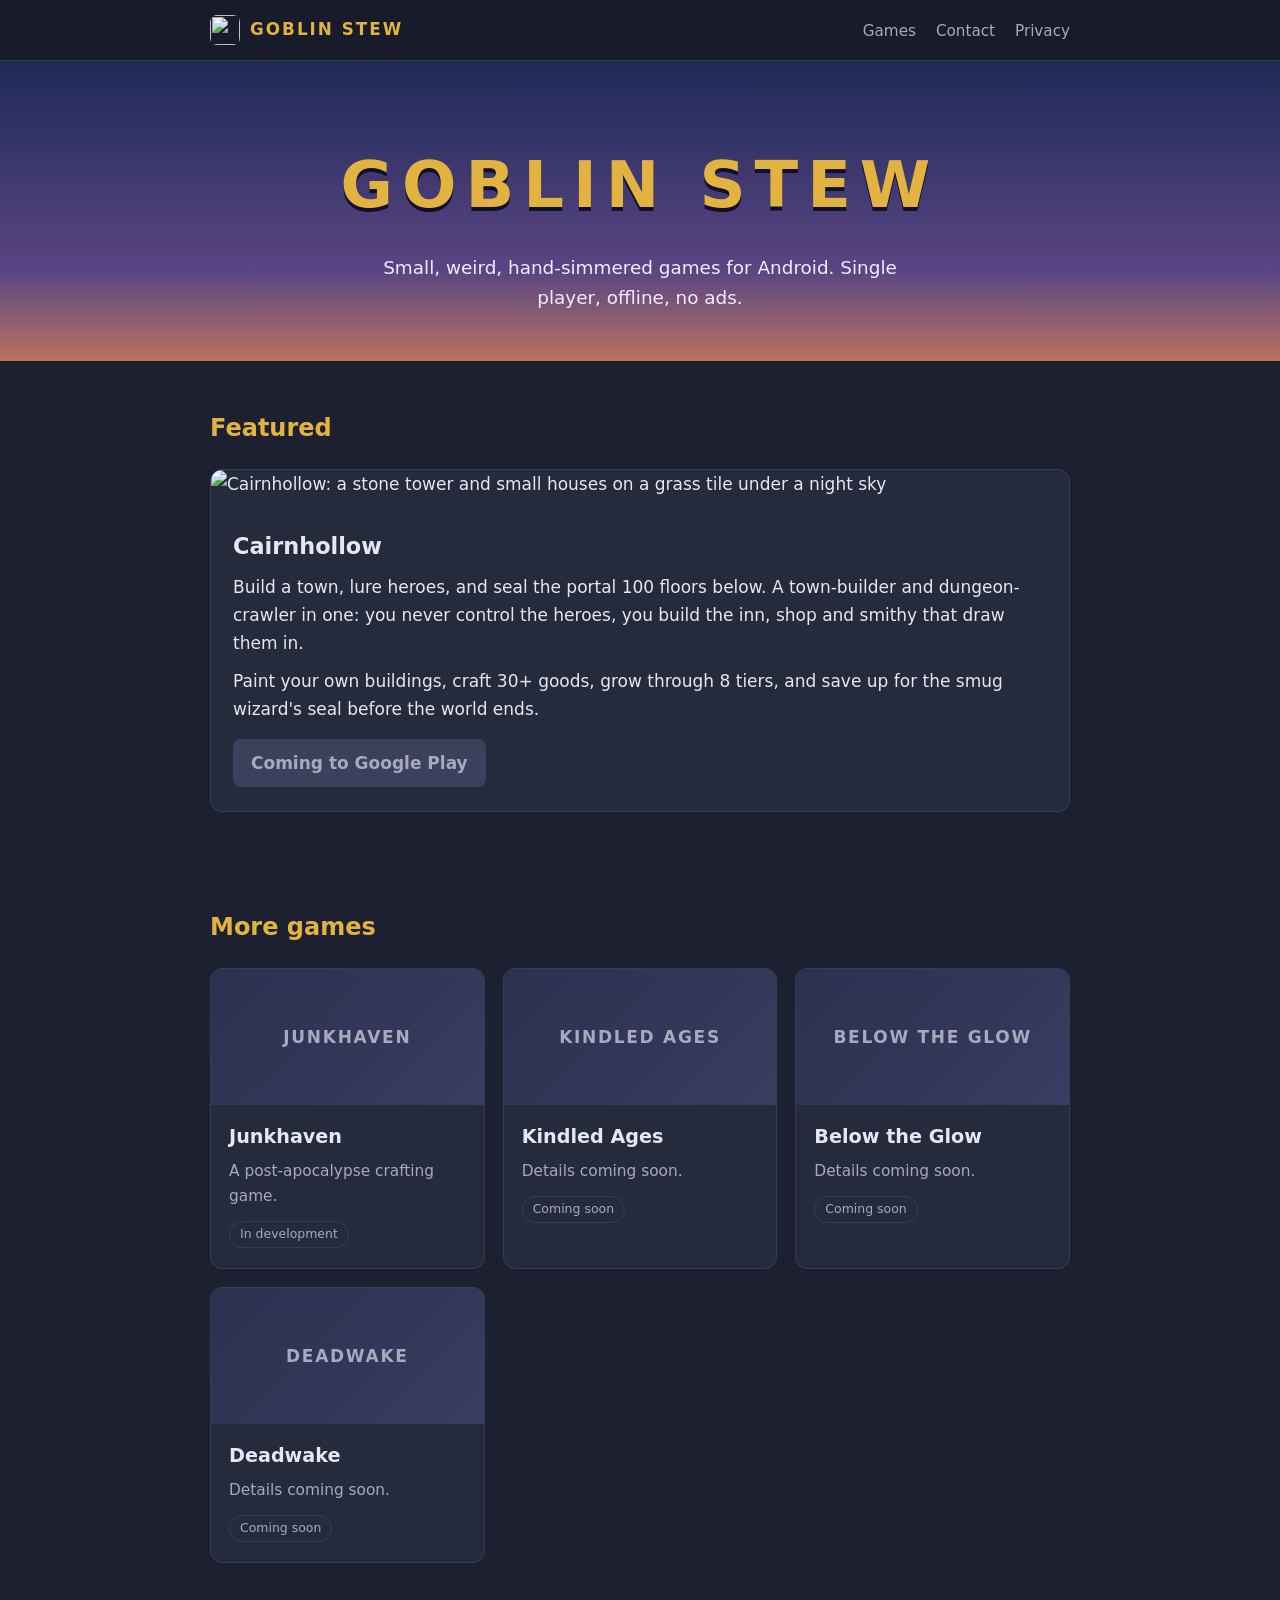
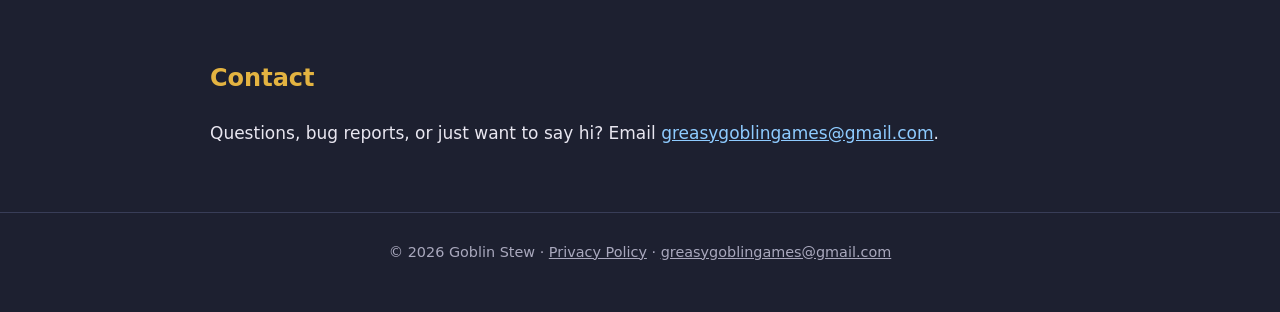
==== index.html @ cfed9800 "Add files via upload" ====
<!DOCTYPE html>
<html lang="en"><head><meta charset="utf-8"><meta name="viewport" content="width=device-width, initial-scale=1">
<title>Goblin Stew | Indie games for Android</title>
<meta name="description" content="Goblin Stew makes indie games for Android: Cairnhollow, Junkhaven, Kindled Ages, Below the Glow, Deadwake.">
<link rel="icon" href="/img/favicon.png">
<link rel="stylesheet" href="/style.css"></head><body>
<nav><div class="wrap"><a class="brand" href="/"><img src="/img/favicon.png" alt="">GOBLIN STEW</a>
<div class="links"><a href="/#games">Games</a><a href="/#contact">Contact</a><a href="/privacy/">Privacy</a></div></div></nav>

<header class="hero"><div class="wrap"><h1>GOBLIN STEW</h1><p>Small, weird, hand-simmered games for Android. Single player, offline, no ads.</p></div></header>
<main>
<section id="games"><div class="wrap">
<h2>Featured</h2>
<div class="feature"><img src="/img/cairnhollow-banner.png" alt="Cairnhollow: a stone tower and small houses on a grass tile under a night sky"><div class="body">
<h3>Cairnhollow</h3>
<p>Build a town, lure heroes, and seal the portal 100 floors below. A town-builder and dungeon-crawler in one: you never control the heroes, you build the inn, shop and smithy that draw them in.</p>
<p>Paint your own buildings, craft 30+ goods, grow through 8 tiers, and save up for the smug wizard's seal before the world ends.</p>
<a class="btn off">Coming to Google Play</a></div></div>
</div></section>
<section><div class="wrap">
<h2>More games</h2>
<div class="grid">
<div class="card"><div class="ph">JUNKHAVEN</div><div class="body"><h3>Junkhaven</h3><p>A post-apocalypse crafting game.</p><span class="tag">In development</span></div></div>
<div class="card"><div class="ph">KINDLED AGES</div><div class="body"><h3>Kindled Ages</h3><p>Details coming soon.</p><span class="tag">Coming soon</span></div></div>
<div class="card"><div class="ph">BELOW THE GLOW</div><div class="body"><h3>Below the Glow</h3><p>Details coming soon.</p><span class="tag">Coming soon</span></div></div>
<div class="card"><div class="ph">DEADWAKE</div><div class="body"><h3>Deadwake</h3><p>Details coming soon.</p><span class="tag">Coming soon</span></div></div>
</div></div></section>
<section id="contact"><div class="wrap">
<h2>Contact</h2>
<p>Questions, bug reports, or just want to say hi? Email <a href="mailto:greasygoblingames@gmail.com">greasygoblingames@gmail.com</a>.</p>
</div></section>
</main>
<footer><div class="wrap">&copy; 2026 Goblin Stew &middot; <a href="/privacy/">Privacy Policy</a> &middot; <a href="mailto:greasygoblingames@gmail.com">greasygoblingames@gmail.com</a></div></footer>
</body></html>
---- style.css ----
:root{--bg:#1d2030;--card:#262a3d;--text:#e8e6f0;--muted:#a9a8bd;--gold:#e3b341;--line:#383d57;--green:#6bbf59}
*{box-sizing:border-box}
html{scroll-behavior:smooth}
body{margin:0;background:var(--bg);color:var(--text);font:17px/1.65 system-ui,-apple-system,"Segoe UI",Roboto,sans-serif}
a{color:#8ecbff}
.wrap{max-width:900px;margin:0 auto;padding:0 20px}
nav{border-bottom:1px solid var(--line);background:#181b29}
nav .wrap{display:flex;align-items:center;justify-content:space-between;height:60px}
nav .brand{display:flex;align-items:center;gap:10px;color:var(--gold);font-weight:800;letter-spacing:.12em;text-decoration:none;font-size:1.05rem}
nav .brand img{width:30px;height:30px;border-radius:7px}
nav .links a{color:var(--muted);text-decoration:none;margin-left:20px;font-size:.95rem}
nav .links a:hover{color:var(--text)}
.hero{padding:72px 0 48px;text-align:center;background:linear-gradient(180deg,#1f2a56 0%,#5a4584 70%,#b9735f 100%)}
.hero h1{margin:0;font-size:clamp(2.4rem,8vw,4rem);letter-spacing:.14em;color:var(--gold);text-shadow:0 4px 0 #0e1030}
.hero p{margin:14px auto 0;max-width:560px;color:#f1ecfa;font-size:1.15rem}
section{padding:48px 0}
h2{color:var(--gold);font-size:1.5rem;margin:0 0 20px}
.grid{display:grid;grid-template-columns:repeat(auto-fill,minmax(250px,1fr));gap:18px}
.card{background:var(--card);border:1px solid var(--line);border-radius:12px;overflow:hidden;display:flex;flex-direction:column}
.card img{width:100%;aspect-ratio:2/1;object-fit:cover;display:block}
.card .ph{aspect-ratio:2/1;display:flex;align-items:center;justify-content:center;background:linear-gradient(135deg,#2c3150,#383d62);color:var(--muted);font-weight:700;letter-spacing:.1em}
.card .body{padding:16px 18px 20px}
.card h3{margin:0 0 6px;font-size:1.2rem}
.card p{margin:0;color:var(--muted);font-size:.96rem}
.tag{display:inline-block;margin-top:12px;padding:2px 10px;border-radius:999px;font-size:.78rem;border:1px solid var(--line);color:var(--muted)}
.tag.live{border-color:var(--green);color:var(--green)}
.feature{display:grid;grid-template-columns:1fr;gap:18px;background:var(--card);border:1px solid var(--line);border-radius:12px;overflow:hidden}
.feature img{width:100%;display:block}
.feature .body{padding:6px 22px 24px}
.feature h3{margin:6px 0 8px;font-size:1.4rem}
.feature p{margin:0 0 10px;color:var(--text)}
.btn{display:inline-block;margin-top:6px;padding:10px 18px;border-radius:8px;background:var(--gold);color:#201a05;font-weight:700;text-decoration:none}
.btn.off{background:#3b405c;color:var(--muted);cursor:default}
footer{border-top:1px solid var(--line);padding:28px 0 48px;color:var(--muted);font-size:.9rem;text-align:center}
footer a{color:var(--muted)}
/* policy page */
.policy{max-width:760px;margin:0 auto;padding:40px 20px 70px}
.policy h1{font-size:2rem;color:var(--gold);margin:0 0 4px}
.policy h2{font-size:1.2rem;margin:2.2rem 0 .5rem;padding-top:1.2rem;border-top:1px solid var(--line)}
.policy .meta{color:var(--muted);margin-bottom:1.5rem}
.policy .summary{background:var(--card);border:1px solid var(--line);border-radius:10px;padding:16px 20px;margin:1.5rem 0}
.policy .summary strong{color:var(--gold)}
.policy ul{padding-left:1.3rem}
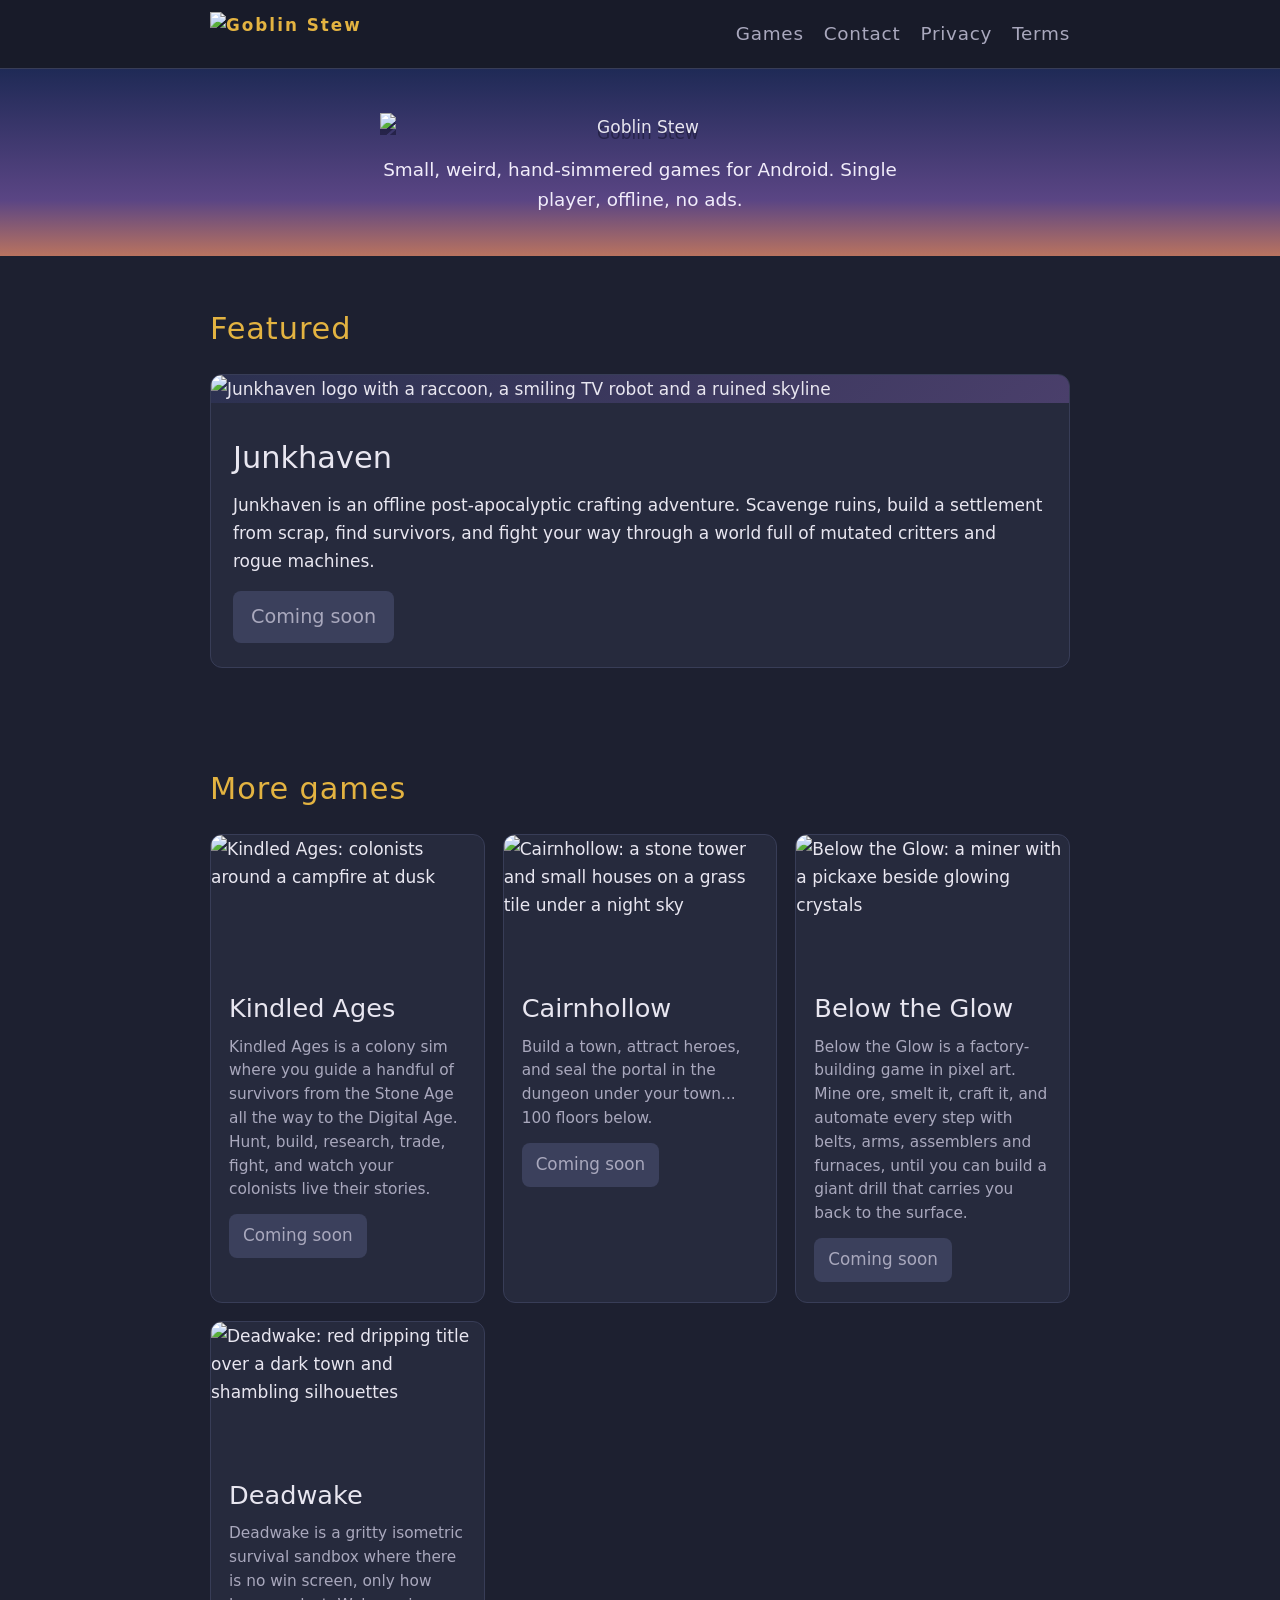
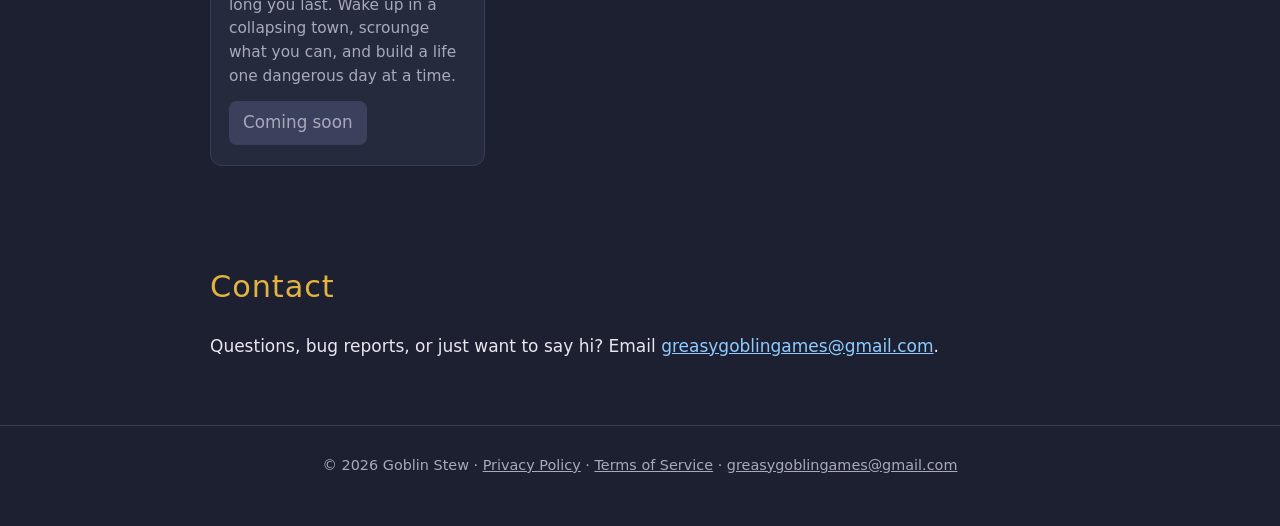
==== commit 4cc0a506: "Add files via upload" ====
--- a/index.html
+++ b/index.html
@@ -2,33 +2,36 @@
 <html lang="en"><head><meta charset="utf-8"><meta name="viewport" content="width=device-width, initial-scale=1">
 <title>Goblin Stew | Indie games for Android</title>
 <meta name="description" content="Goblin Stew makes indie games for Android: Cairnhollow, Junkhaven, Kindled Ages, Below the Glow, Deadwake.">
-<link rel="icon" href="/img/favicon.png">
-<link rel="stylesheet" href="/style.css"></head><body>
-<nav><div class="wrap"><a class="brand" href="/"><img src="/img/favicon.png" alt="">GOBLIN STEW</a>
-<div class="links"><a href="/#games">Games</a><a href="/#contact">Contact</a><a href="/privacy/">Privacy</a></div></div></nav>
+<link rel="icon" href="img/favicon.png">
+<link rel="stylesheet" href="style.css"></head><body>
+<nav><div class="wrap"><a class="brand" href="./"><img src="img/goblin-stew-logo-nav.png" alt="Goblin Stew"></a>
+<div class="links"><a href="./#games">Games</a><a href="./#contact">Contact</a><a href="privacy/">Privacy</a><a href="terms/">Terms</a></div></div></nav>
 
-<header class="hero"><div class="wrap"><h1>GOBLIN STEW</h1><p>Small, weird, hand-simmered games for Android. Single player, offline, no ads.</p></div></header>
+<header class="hero"><div class="wrap"><img class="logo" src="img/goblin-stew-logo.png" alt="Goblin Stew" width="520"><h1 class="sr-only">Goblin Stew</h1><p>Small, weird, hand-simmered games for Android. Single player, offline, no ads.</p></div></header>
 <main>
+<!--
+  GOOGLE PLAY BUTTONS: each game has a <a class="btn off">Coming soon</a> button.
+  When a game is live, change it to:  <a class="btn" href="PLAY STORE LINK">Get it on Google Play</a>
+-->
 <section id="games"><div class="wrap">
 <h2>Featured</h2>
-<div class="feature"><img src="/img/cairnhollow-banner.png" alt="Cairnhollow: a stone tower and small houses on a grass tile under a night sky"><div class="body">
-<h3>Cairnhollow</h3>
-<p>Build a town, lure heroes, and seal the portal 100 floors below. A town-builder and dungeon-crawler in one: you never control the heroes, you build the inn, shop and smithy that draw them in.</p>
-<p>Paint your own buildings, craft 30+ goods, grow through 8 tiers, and save up for the smug wizard's seal before the world ends.</p>
-<a class="btn off">Coming to Google Play</a></div></div>
+<div class="feature"><img class="logo" src="img/junkhaven.png" alt="Junkhaven logo with a raccoon, a smiling TV robot and a ruined skyline"><div class="body">
+<h3>Junkhaven</h3>
+<p>Junkhaven is an offline post-apocalyptic crafting adventure. Scavenge ruins, build a settlement from scrap, find survivors, and fight your way through a world full of mutated critters and rogue machines.</p>
+<a class="btn off">Coming soon</a></div></div>
 </div></section>
 <section><div class="wrap">
 <h2>More games</h2>
 <div class="grid">
-<div class="card"><div class="ph">JUNKHAVEN</div><div class="body"><h3>Junkhaven</h3><p>A post-apocalypse crafting game.</p><span class="tag">In development</span></div></div>
-<div class="card"><div class="ph">KINDLED AGES</div><div class="body"><h3>Kindled Ages</h3><p>Details coming soon.</p><span class="tag">Coming soon</span></div></div>
-<div class="card"><div class="ph">BELOW THE GLOW</div><div class="body"><h3>Below the Glow</h3><p>Details coming soon.</p><span class="tag">Coming soon</span></div></div>
-<div class="card"><div class="ph">DEADWAKE</div><div class="body"><h3>Deadwake</h3><p>Details coming soon.</p><span class="tag">Coming soon</span></div></div>
+<div class="card"><img src="img/kindled-ages.png" alt="Kindled Ages: colonists around a campfire at dusk"><div class="body"><h3>Kindled Ages</h3><p>Kindled Ages is a colony sim where you guide a handful of survivors from the Stone Age all the way to the Digital Age. Hunt, build, research, trade, fight, and watch your colonists live their stories.</p><a class="btn off">Coming soon</a></div></div>
+<div class="card"><img src="img/cairnhollow-banner.png" alt="Cairnhollow: a stone tower and small houses on a grass tile under a night sky"><div class="body"><h3>Cairnhollow</h3><p>Build a town, attract heroes, and seal the portal in the dungeon under your town... 100 floors below.</p><a class="btn off">Coming soon</a></div></div>
+<div class="card"><img src="img/below-the-glow.png" alt="Below the Glow: a miner with a pickaxe beside glowing crystals"><div class="body"><h3>Below the Glow</h3><p>Below the Glow is a factory-building game in pixel art. Mine ore, smelt it, craft it, and automate every step with belts, arms, assemblers and furnaces, until you can build a giant drill that carries you back to the surface.</p><a class="btn off">Coming soon</a></div></div>
+<div class="card"><img src="img/deadwake.png" alt="Deadwake: red dripping title over a dark town and shambling silhouettes"><div class="body"><h3>Deadwake</h3><p>Deadwake is a gritty isometric survival sandbox where there is no win screen, only how long you last. Wake up in a collapsing town, scrounge what you can, and build a life one dangerous day at a time.</p><a class="btn off">Coming soon</a></div></div>
 </div></div></section>
 <section id="contact"><div class="wrap">
 <h2>Contact</h2>
 <p>Questions, bug reports, or just want to say hi? Email <a href="mailto:greasygoblingames@gmail.com">greasygoblingames@gmail.com</a>.</p>
 </div></section>
 </main>
-<footer><div class="wrap">&copy; 2026 Goblin Stew &middot; <a href="/privacy/">Privacy Policy</a> &middot; <a href="mailto:greasygoblingames@gmail.com">greasygoblingames@gmail.com</a></div></footer>
+<footer><div class="wrap">&copy; 2026 Goblin Stew &middot; <a href="privacy/">Privacy Policy</a> &middot; <a href="terms/">Terms of Service</a> &middot; <a href="mailto:greasygoblingames@gmail.com">greasygoblingames@gmail.com</a></div></footer>
 </body></html>
--- a/style.css
+++ b/style.css
@@ -1,3 +1,6 @@
+@font-face{font-family:"GameFont";src:url("fonts/game-font.ttf") format("truetype"),url("fonts/game-font.otf") format("opentype");font-display:swap}
+@font-face{font-family:"Pixelify";src:url("fonts/vt323.ttf") format("truetype");font-weight:400;font-display:swap}
+:root{--pixel:"GameFont","Pixelify",system-ui,sans-serif}
 :root{--bg:#1d2030;--card:#262a3d;--text:#e8e6f0;--muted:#a9a8bd;--gold:#e3b341;--line:#383d57;--green:#6bbf59}
 *{box-sizing:border-box}
 html{scroll-behavior:smooth}
@@ -41,3 +44,30 @@
 .policy .summary{background:var(--card);border:1px solid var(--line);border-radius:10px;padding:16px 20px;margin:1.5rem 0}
 .policy .summary strong{color:var(--gold)}
 .policy ul{padding-left:1.3rem}
+
+/* pixel font for display text, system font stays for body copy */
+nav .links a,h1,h2,h3,.btn,.tag,.card .ph{font-family:var(--pixel)}
+nav .links a{letter-spacing:.04em}
+h2{letter-spacing:.03em}
+nav .brand img{width:auto;height:44px;border-radius:0}
+nav .wrap{height:68px}
+.hero .logo{display:block;margin:0 auto;width:min(86vw,520px);height:auto;filter:drop-shadow(0 6px 0 rgba(10,12,30,.45))}
+.sr-only{position:absolute;width:1px;height:1px;overflow:hidden;clip:rect(0 0 0 0);white-space:nowrap}
+.hero{padding:44px 0 40px}
+
+/* stand-in pixel font sizing (VT323 runs small); the real game font replaces it automatically */
+h1,h2,h3,.btn,.tag,.card .ph,.facts strong{font-weight:400}
+h2{font-size:1.9rem}
+.card h3{font-size:1.6rem}
+.feature h3{font-size:1.9rem}
+.title-row h1{font-size:2.8rem}
+.btn{font-size:1.2rem}
+nav .links a{font-size:1.15rem}
+.facts strong{font-size:1.25rem}
+@media(max-width:520px){.title-row h1{font-size:2.4rem}}
+
+.card img.logo{background:linear-gradient(135deg,#2c3150,#4a3f6b);object-fit:contain}
+.card p{font-size:.96rem;line-height:1.55}
+
+.feature img.logo{background:linear-gradient(135deg,#2c3150,#4a3f6b);object-fit:contain}
+.card .btn{margin-top:12px;font-size:1.05rem;padding:8px 14px}
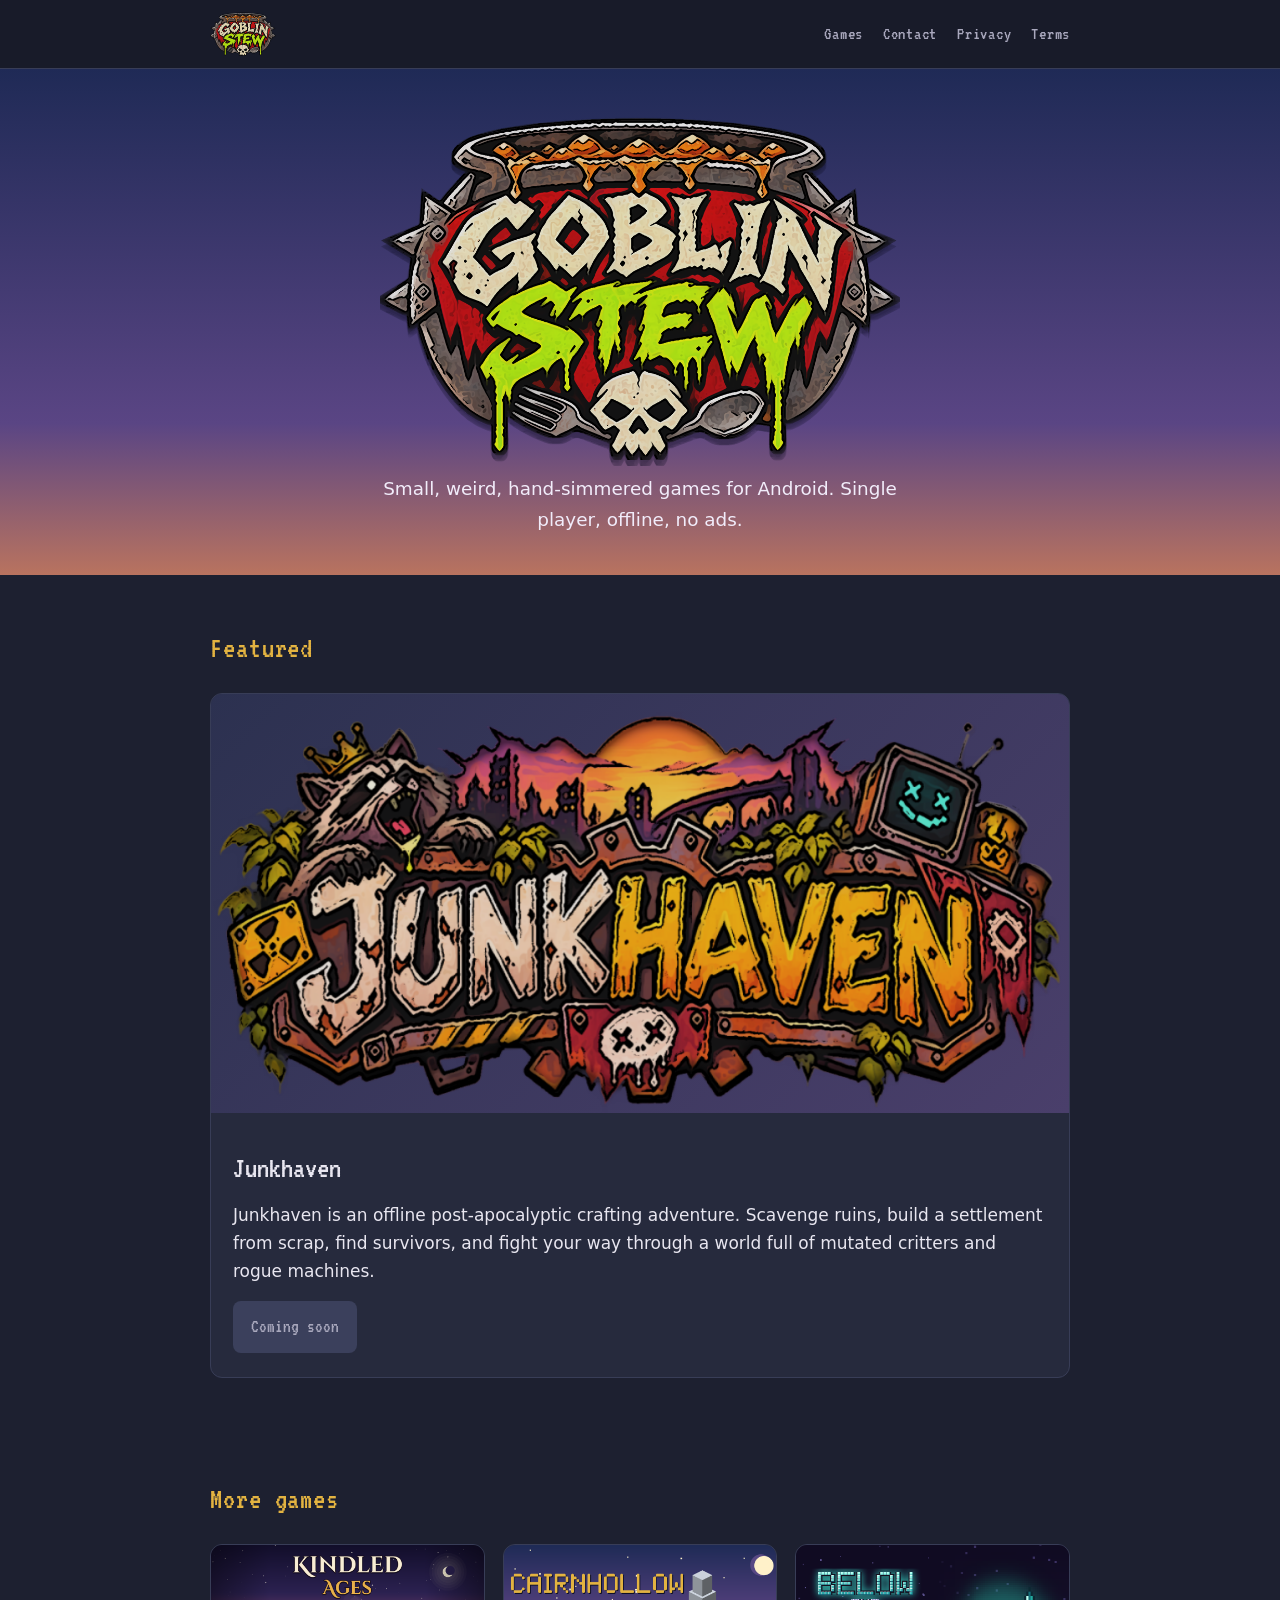
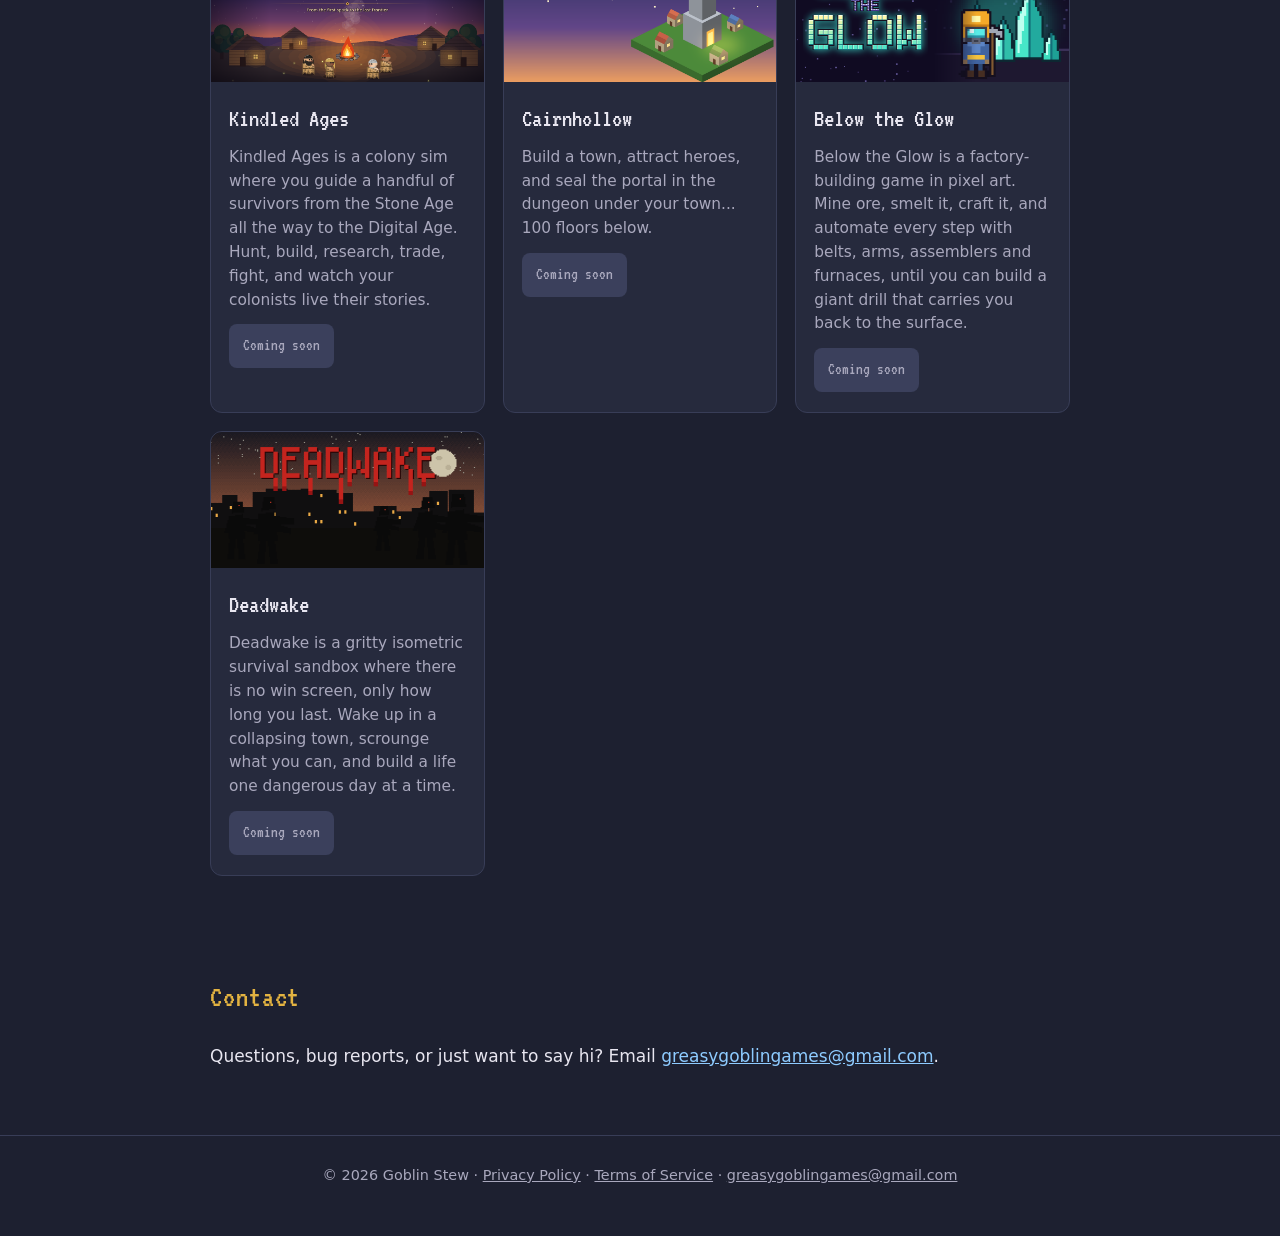
==== commit fea52489: "Add files via upload" ====
--- a/index.html
+++ b/index.html
@@ -2,12 +2,12 @@
 <html lang="en"><head><meta charset="utf-8"><meta name="viewport" content="width=device-width, initial-scale=1">
 <title>Goblin Stew | Indie games for Android</title>
 <meta name="description" content="Goblin Stew makes indie games for Android: Cairnhollow, Junkhaven, Kindled Ages, Below the Glow, Deadwake.">
-<link rel="icon" href="img/favicon.png">
+<link rel="icon" href="favicon.png">
 <link rel="stylesheet" href="style.css"></head><body>
-<nav><div class="wrap"><a class="brand" href="./"><img src="img/goblin-stew-logo-nav.png" alt="Goblin Stew"></a>
-<div class="links"><a href="./#games">Games</a><a href="./#contact">Contact</a><a href="privacy/">Privacy</a><a href="terms/">Terms</a></div></div></nav>
+<nav><div class="wrap"><a class="brand" href="index.html"><img src="goblin-stew-logo-nav.png" alt="Goblin Stew"></a>
+<div class="links"><a href="index.html#games">Games</a><a href="index.html#contact">Contact</a><a href="privacy.html">Privacy</a><a href="terms.html">Terms</a></div></div></nav>
 
-<header class="hero"><div class="wrap"><img class="logo" src="img/goblin-stew-logo.png" alt="Goblin Stew" width="520"><h1 class="sr-only">Goblin Stew</h1><p>Small, weird, hand-simmered games for Android. Single player, offline, no ads.</p></div></header>
+<header class="hero"><div class="wrap"><img class="logo" src="goblin-stew-logo.png" alt="Goblin Stew" width="520"><h1 class="sr-only">Goblin Stew</h1><p>Small, weird, hand-simmered games for Android. Single player, offline, no ads.</p></div></header>
 <main>
 <!--
   GOOGLE PLAY BUTTONS: each game has a <a class="btn off">Coming soon</a> button.
@@ -15,7 +15,7 @@
 -->
 <section id="games"><div class="wrap">
 <h2>Featured</h2>
-<div class="feature"><img class="logo" src="img/junkhaven.png" alt="Junkhaven logo with a raccoon, a smiling TV robot and a ruined skyline"><div class="body">
+<div class="feature"><img class="logo" src="junkhaven.png" alt="Junkhaven logo with a raccoon, a smiling TV robot and a ruined skyline"><div class="body">
 <h3>Junkhaven</h3>
 <p>Junkhaven is an offline post-apocalyptic crafting adventure. Scavenge ruins, build a settlement from scrap, find survivors, and fight your way through a world full of mutated critters and rogue machines.</p>
 <a class="btn off">Coming soon</a></div></div>
@@ -23,15 +23,15 @@
 <section><div class="wrap">
 <h2>More games</h2>
 <div class="grid">
-<div class="card"><img src="img/kindled-ages.png" alt="Kindled Ages: colonists around a campfire at dusk"><div class="body"><h3>Kindled Ages</h3><p>Kindled Ages is a colony sim where you guide a handful of survivors from the Stone Age all the way to the Digital Age. Hunt, build, research, trade, fight, and watch your colonists live their stories.</p><a class="btn off">Coming soon</a></div></div>
-<div class="card"><img src="img/cairnhollow-banner.png" alt="Cairnhollow: a stone tower and small houses on a grass tile under a night sky"><div class="body"><h3>Cairnhollow</h3><p>Build a town, attract heroes, and seal the portal in the dungeon under your town... 100 floors below.</p><a class="btn off">Coming soon</a></div></div>
-<div class="card"><img src="img/below-the-glow.png" alt="Below the Glow: a miner with a pickaxe beside glowing crystals"><div class="body"><h3>Below the Glow</h3><p>Below the Glow is a factory-building game in pixel art. Mine ore, smelt it, craft it, and automate every step with belts, arms, assemblers and furnaces, until you can build a giant drill that carries you back to the surface.</p><a class="btn off">Coming soon</a></div></div>
-<div class="card"><img src="img/deadwake.png" alt="Deadwake: red dripping title over a dark town and shambling silhouettes"><div class="body"><h3>Deadwake</h3><p>Deadwake is a gritty isometric survival sandbox where there is no win screen, only how long you last. Wake up in a collapsing town, scrounge what you can, and build a life one dangerous day at a time.</p><a class="btn off">Coming soon</a></div></div>
+<div class="card"><img src="kindled-ages.png" alt="Kindled Ages: colonists around a campfire at dusk"><div class="body"><h3>Kindled Ages</h3><p>Kindled Ages is a colony sim where you guide a handful of survivors from the Stone Age all the way to the Digital Age. Hunt, build, research, trade, fight, and watch your colonists live their stories.</p><a class="btn off">Coming soon</a></div></div>
+<div class="card"><img src="cairnhollow-banner.png" alt="Cairnhollow: a stone tower and small houses on a grass tile under a night sky"><div class="body"><h3>Cairnhollow</h3><p>Build a town, attract heroes, and seal the portal in the dungeon under your town... 100 floors below.</p><a class="btn off">Coming soon</a></div></div>
+<div class="card"><img src="below-the-glow.png" alt="Below the Glow: a miner with a pickaxe beside glowing crystals"><div class="body"><h3>Below the Glow</h3><p>Below the Glow is a factory-building game in pixel art. Mine ore, smelt it, craft it, and automate every step with belts, arms, assemblers and furnaces, until you can build a giant drill that carries you back to the surface.</p><a class="btn off">Coming soon</a></div></div>
+<div class="card"><img src="deadwake.png" alt="Deadwake: red dripping title over a dark town and shambling silhouettes"><div class="body"><h3>Deadwake</h3><p>Deadwake is a gritty isometric survival sandbox where there is no win screen, only how long you last. Wake up in a collapsing town, scrounge what you can, and build a life one dangerous day at a time.</p><a class="btn off">Coming soon</a></div></div>
 </div></div></section>
 <section id="contact"><div class="wrap">
 <h2>Contact</h2>
 <p>Questions, bug reports, or just want to say hi? Email <a href="mailto:greasygoblingames@gmail.com">greasygoblingames@gmail.com</a>.</p>
 </div></section>
 </main>
-<footer><div class="wrap">&copy; 2026 Goblin Stew &middot; <a href="privacy/">Privacy Policy</a> &middot; <a href="terms/">Terms of Service</a> &middot; <a href="mailto:greasygoblingames@gmail.com">greasygoblingames@gmail.com</a></div></footer>
+<footer><div class="wrap">&copy; 2026 Goblin Stew &middot; <a href="privacy.html">Privacy Policy</a> &middot; <a href="terms.html">Terms of Service</a> &middot; <a href="mailto:greasygoblingames@gmail.com">greasygoblingames@gmail.com</a></div></footer>
 </body></html>
--- a/style.css
+++ b/style.css
@@ -1,5 +1,5 @@
-@font-face{font-family:"GameFont";src:url("fonts/game-font.ttf") format("truetype"),url("fonts/game-font.otf") format("opentype");font-display:swap}
-@font-face{font-family:"Pixelify";src:url("fonts/vt323.ttf") format("truetype");font-weight:400;font-display:swap}
+@font-face{font-family:"GameFont";src:url("game-font.ttf") format("truetype"),url("game-font.otf") format("opentype");font-display:swap}
+@font-face{font-family:"Pixelify";src:url("vt323.ttf") format("truetype");font-weight:400;font-display:swap}
 :root{--pixel:"GameFont","Pixelify",system-ui,sans-serif}
 :root{--bg:#1d2030;--card:#262a3d;--text:#e8e6f0;--muted:#a9a8bd;--gold:#e3b341;--line:#383d57;--green:#6bbf59}
 *{box-sizing:border-box}
@@ -71,3 +71,6 @@
 
 .feature img.logo{background:linear-gradient(135deg,#2c3150,#4a3f6b);object-fit:contain}
 .card .btn{margin-top:12px;font-size:1.05rem;padding:8px 14px}
+
+.policy h2{font-size:1.6rem}
+.policy h1{font-size:2.6rem}
